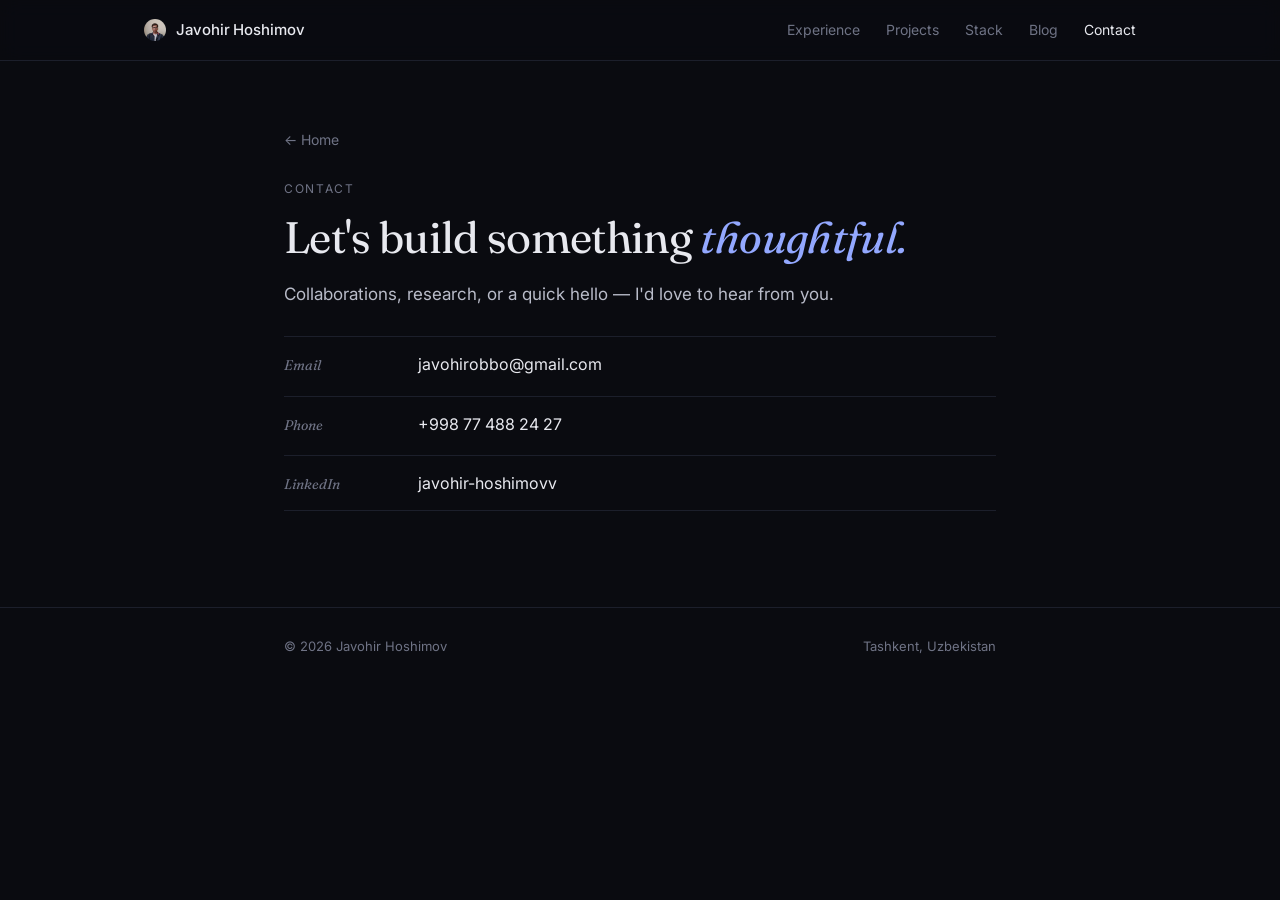
==== contact.html @ 42985277 "Baseline: site as deployed on server" ====
<!doctype html>
<html lang="en">
<head>
<meta charset="utf-8" />
<meta name="viewport" content="width=device-width, initial-scale=1" />
<title>Contact — Javohir Hoshimov</title>
<meta name="description" content="Get in touch with Javohir Hoshimov — email, phone, LinkedIn." />
<meta name="theme-color" content="#0a0b10" />
<link rel="preconnect" href="https://fonts.googleapis.com" />
<link rel="preconnect" href="https://fonts.gstatic.com" crossorigin />
<link href="https://fonts.googleapis.com/css2?family=Fraunces:ital,opsz,wght@0,9..144,400;0,9..144,500;1,9..144,400&family=Inter:wght@300;400;500&display=swap" rel="stylesheet" />
<link rel="stylesheet" href="/styles.css" />
</head>
<body>

<header class="site-header">
  <div class="header-inner">
    <a href="/" class="brand">
      <img src="/profile.jpg" alt="" class="brand-mark" />
      <span class="brand-name">Javohir Hoshimov</span>
    </a>
    <nav class="site-nav" aria-label="Primary">
      <a href="/experience">Experience</a>
      <a href="/projects">Projects</a>
      <a href="/stack">Stack</a>
      <a href="https://md.javohir-hoshimov.uz/">Blog</a>
      <a href="/contact" class="nav-cta">Contact</a>
    </nav>
  </div>
</header>

<main>
  <section class="page section-contact">
    <div class="container">
      <a href="/" class="page-back">← Home</a>
      <p class="page-eyebrow">Contact</p>
      <h1 class="contact-title">
        Let's build something <em>thoughtful.</em>
      </h1>
      <p class="contact-sub">
        Collaborations, research, or a quick hello — I'd love to hear from
        you.
      </p>
      <div class="contact-links">
        <a href="mailto:javohirobbo@gmail.com" class="contact-pill">
          <span>Email</span><strong>javohirobbo@gmail.com</strong>
        </a>
        <a href="tel:+998774882427" class="contact-pill">
          <span>Phone</span><strong>+998 77 488 24 27</strong>
        </a>
        <a href="https://linkedin.com/in/javohir-hoshimovv" target="_blank" rel="noopener" class="contact-pill">
          <span>LinkedIn</span><strong>javohir-hoshimovv</strong>
        </a>
      </div>
    </div>
  </section>
</main>

<footer class="site-footer">
  <div class="footer-inner">
    <span>© <span id="year"></span> Javohir Hoshimov</span>
    <span>Tashkent, Uzbekistan</span>
  </div>
</footer>

<script>document.getElementById('year').textContent = new Date().getFullYear();</script>
</body>
</html>
---- styles.css ----
:root {
  --bg: #0a0b10;
  --bg-soft: #0f1119;
  --surface: #12141f;
  --ink: #e8e9ef;
  --ink-soft: #b9bcc9;
  --muted: #6f7385;
  --line: #1c1f2b;
  --line-strong: #262a39;
  --blue: #3b6cf6;
  --blue-deep: #1f3ec9;
  --blue-soft: #93a8ff;

  --serif: "Fraunces", "Tiempos Headline", Georgia, serif;
  --sans: "Inter", ui-sans-serif, system-ui, -apple-system, Helvetica, Arial, sans-serif;

  --max: 760px;
  --max-wide: 1040px;
}

* { box-sizing: border-box; }

html, body {
  margin: 0;
  padding: 0;
  background: var(--bg);
  color: var(--ink);
  font-family: var(--sans);
  font-size: 17px;
  line-height: 1.65;
  -webkit-font-smoothing: antialiased;
  text-rendering: optimizeLegibility;
}

a {
  color: var(--blue-soft);
  text-decoration: none;
  transition: color .15s ease;
}
a:hover { color: #fff; }
img { max-width: 100%; display: block; }
em {
  font-style: italic;
  color: var(--blue-soft);
  font-family: var(--serif);
}

.container {
  width: 100%;
  max-width: var(--max);
  margin: 0 auto;
  padding: 0 24px;
}
.container-wide {
  max-width: var(--max-wide);
}

/* ---------- Header ---------- */
.site-header {
  position: sticky;
  top: 0;
  z-index: 50;
  background: rgba(10, 11, 16, 0.78);
  backdrop-filter: saturate(160%) blur(10px);
  border-bottom: 1px solid var(--line);
}
.header-inner {
  display: flex;
  align-items: center;
  justify-content: space-between;
  height: 60px;
  max-width: var(--max-wide);
  margin: 0 auto;
  padding: 0 24px;
}
.brand {
  display: flex;
  align-items: center;
  gap: 10px;
  font-size: 15px;
  font-weight: 500;
  color: var(--ink);
  letter-spacing: -0.005em;
}
.brand-mark {
  width: 22px;
  height: 22px;
  border-radius: 50%;
  object-fit: cover;
  display: block;
  filter: grayscale(0.15);
}
.brand-name { color: var(--ink); }
.site-nav {
  display: flex;
  align-items: center;
  gap: 26px;
  font-size: 14px;
  color: var(--muted);
}
.site-nav a {
  color: var(--muted);
}
.site-nav a:hover { color: var(--ink); }
.nav-cta {
  color: var(--ink) !important;
}
.nav-cta:hover { color: var(--blue-soft) !important; }

/* ---------- Hero ---------- */
.hero {
  padding: 96px 0 48px;
}
.eyebrow {
  margin: 0 0 22px;
  font-size: 13px;
  letter-spacing: 0.04em;
  color: var(--muted);
}
.hero-title {
  font-family: var(--serif);
  font-weight: 400;
  font-size: clamp(36px, 5.5vw, 60px);
  line-height: 1.08;
  letter-spacing: -0.02em;
  margin: 0 0 28px;
  color: var(--ink);
}
.hero-sub {
  font-size: 18px;
  color: var(--ink-soft);
  margin: 0 0 32px;
  max-width: 60ch;
}
.hero-cta {
  display: flex;
  gap: 22px;
  flex-wrap: wrap;
  align-items: center;
  font-size: 15px;
}
.hero-cta a {
  color: var(--blue-soft);
  border-bottom: 1px solid rgba(147, 168, 255, 0.35);
  padding-bottom: 2px;
}
.hero-cta a:hover {
  color: #fff;
  border-bottom-color: #fff;
}

.hero-meta {
  margin-top: 56px;
  padding-top: 28px;
  border-top: 1px solid var(--line);
  display: grid;
  grid-template-columns: 110px 1fr;
  gap: 12px 24px;
  font-size: 14px;
  color: var(--ink-soft);
}
.hero-meta dt {
  color: var(--muted);
  font-family: var(--serif);
  font-style: italic;
  font-weight: 400;
}
.hero-meta dd { margin: 0; }

/* ---------- Section dividers ---------- */
.rule {
  text-align: center;
  color: var(--muted);
  letter-spacing: 0.6em;
  font-size: 12px;
  margin: 0;
  padding: 56px 0;
  user-select: none;
}

/* ---------- Sections ---------- */
.section {
  padding: 24px 0 8px;
}
.section-label {
  font-size: 12px;
  letter-spacing: 0.14em;
  text-transform: uppercase;
  color: var(--muted);
  margin: 0 0 14px;
}
.section-title {
  font-family: var(--serif);
  font-weight: 400;
  font-size: clamp(28px, 3.6vw, 40px);
  line-height: 1.15;
  letter-spacing: -0.015em;
  margin: 0 0 28px;
  color: var(--ink);
}
.section-body p {
  margin: 0 0 16px;
  color: var(--ink-soft);
}

.muted { color: var(--muted); }

/* ---------- Timeline (experience) ---------- */
.timeline {
  list-style: none;
  padding: 0;
  margin: 8px 0 0;
}
.timeline-item {
  padding: 28px 0;
  border-top: 1px solid var(--line);
}
.timeline-item:last-child { border-bottom: 1px solid var(--line); }
.timeline-meta {
  display: flex;
  flex-wrap: wrap;
  gap: 14px;
  margin-bottom: 10px;
  font-size: 13px;
  color: var(--muted);
  font-family: var(--serif);
  font-style: italic;
}
.timeline-body h3 {
  font-family: var(--serif);
  font-weight: 500;
  font-size: 20px;
  letter-spacing: -0.005em;
  margin: 0 0 12px;
  color: var(--ink);
}
.timeline-body ul {
  padding: 0;
  margin: 0;
  list-style: none;
}
.timeline-body li {
  position: relative;
  padding-left: 18px;
  margin-bottom: 8px;
  color: var(--ink-soft);
  font-size: 15.5px;
  line-height: 1.6;
}
.timeline-body li::before {
  content: "";
  position: absolute;
  left: 0;
  top: 11px;
  width: 8px;
  height: 1px;
  background: var(--blue);
}

/* ---------- Projects (simple list) ---------- */
.projects {
  list-style: none;
  padding: 0;
  margin: 8px 0 0;
}
.project {
  padding: 26px 0;
  border-top: 1px solid var(--line);
}
.project:last-child { border-bottom: 1px solid var(--line); }
.project h3 {
  font-family: var(--serif);
  font-weight: 500;
  font-size: 21px;
  letter-spacing: -0.005em;
  margin: 0 0 8px;
  color: var(--ink);
}
.project-tag {
  display: block;
  font-size: 12px;
  letter-spacing: 0.1em;
  text-transform: uppercase;
  color: var(--muted);
  margin-bottom: 8px;
}
.project p {
  color: var(--ink-soft);
  margin: 0 0 12px;
  font-size: 15.5px;
}
.tag-list {
  display: flex;
  flex-wrap: wrap;
  gap: 14px;
  padding: 0;
  margin: 0;
  list-style: none;
  font-size: 13px;
  color: var(--muted);
}
.tag-list li::before {
  content: "·";
  margin-right: 14px;
  color: var(--line-strong);
}
.tag-list li:first-child::before { content: ""; margin: 0; }

/* ---------- Stack ---------- */
.stack-block {
  padding: 22px 0;
  border-top: 1px solid var(--line);
  display: grid;
  grid-template-columns: 110px 1fr;
  gap: 24px;
  align-items: baseline;
}
.stack-block:last-child { border-bottom: 1px solid var(--line); }
.stack-block h4 {
  margin: 0;
  font-family: var(--serif);
  font-style: italic;
  font-weight: 400;
  color: var(--muted);
  font-size: 14px;
}
.chips {
  display: flex;
  flex-wrap: wrap;
  gap: 6px 14px;
  font-size: 15px;
  color: var(--ink-soft);
}
.chips span::after {
  content: "·";
  margin-left: 14px;
  color: var(--line-strong);
}
.chips span:last-child::after { content: ""; margin: 0; }

/* ---------- Contact ---------- */
.section-contact {
  padding: 24px 0 96px;
}
.contact-title {
  font-family: var(--serif);
  font-weight: 400;
  font-size: clamp(30px, 4vw, 44px);
  line-height: 1.12;
  letter-spacing: -0.015em;
  margin: 0 0 18px;
  color: var(--ink);
}
.contact-sub {
  color: var(--ink-soft);
  font-size: 17px;
  max-width: 56ch;
  margin: 0 0 28px;
}
.contact-links {
  display: flex;
  flex-direction: column;
  gap: 4px;
  margin: 0;
  padding: 0;
  list-style: none;
}
.contact-pill {
  display: grid;
  grid-template-columns: 110px 1fr;
  gap: 24px;
  padding: 14px 0;
  border-top: 1px solid var(--line);
  align-items: baseline;
  color: var(--ink);
}
.contact-pill:last-child { border-bottom: 1px solid var(--line); }
.contact-pill span {
  font-family: var(--serif);
  font-style: italic;
  font-size: 14px;
  color: var(--muted);
  letter-spacing: 0;
  text-transform: none;
}
.contact-pill strong {
  font-weight: 400;
  font-size: 16px;
  color: var(--ink);
  letter-spacing: 0;
}
.contact-pill:hover strong { color: var(--blue-soft); }

/* ---------- Footer ---------- */
.site-footer {
  border-top: 1px solid var(--line);
  color: var(--muted);
  padding: 28px 0 40px;
  font-size: 13px;
}
.footer-inner {
  display: flex;
  justify-content: space-between;
  align-items: center;
  max-width: var(--max);
  margin: 0 auto;
  padding: 0 24px;
}

/* ---------- Page layout (sub-pages) ---------- */
.page {
  padding: 64px 0 96px;
}
.page-back {
  display: inline-block;
  margin-bottom: 28px;
  font-size: 14px;
  color: var(--muted);
}
.page-back:hover { color: var(--ink); }
.page-eyebrow {
  font-size: 12px;
  letter-spacing: 0.14em;
  text-transform: uppercase;
  color: var(--muted);
  margin: 0 0 14px;
}
.page-title {
  font-family: var(--serif);
  font-weight: 400;
  font-size: clamp(34px, 4.6vw, 52px);
  line-height: 1.1;
  letter-spacing: -0.02em;
  margin: 0 0 18px;
  color: var(--ink);
}
.page-lede {
  font-size: 17.5px;
  color: var(--ink-soft);
  margin: 0 0 40px;
  max-width: 60ch;
}
.page-foot {
  margin-top: 64px;
  padding-top: 28px;
  border-top: 1px solid var(--line);
  font-size: 14px;
  color: var(--muted);
}

/* Home: next links to pages */
.nav-cards {
  margin: 56px 0 0;
  padding: 0;
  list-style: none;
}
.nav-card {
  border-top: 1px solid var(--line);
}
.nav-card:last-child { border-bottom: 1px solid var(--line); }
.nav-card a {
  display: grid;
  grid-template-columns: 1fr auto;
  align-items: baseline;
  gap: 24px;
  padding: 22px 0;
  color: var(--ink);
  transition: padding-left .15s ease, color .15s ease;
}
.nav-card a:hover {
  padding-left: 10px;
  color: var(--blue-soft);
}
.nav-card-title {
  font-family: var(--serif);
  font-weight: 500;
  font-size: 22px;
  letter-spacing: -0.005em;
}
.nav-card-sub {
  color: var(--muted);
  font-size: 13.5px;
  margin-top: 2px;
}
.nav-card-arrow {
  color: var(--muted);
  font-size: 18px;
  transition: transform .15s ease, color .15s ease;
}
.nav-card a:hover .nav-card-arrow {
  color: var(--blue-soft);
  transform: translateX(6px);
}

/* ---------- Responsive ---------- */
@media (max-width: 720px) {
  body { font-size: 16px; }
  .site-nav { gap: 14px; }
  .site-nav a:not(.nav-cta):not([href^="http"]) { display: none; }
  .hero { padding: 56px 0 32px; }
  .hero-meta { grid-template-columns: 1fr; gap: 2px 0; }
  .hero-meta dt { margin-top: 8px; }
  .stack-block { grid-template-columns: 1fr; gap: 6px; }
  .contact-pill { grid-template-columns: 1fr; gap: 2px; }
  .rule { padding: 40px 0; }
  .timeline-meta { gap: 10px; }
}
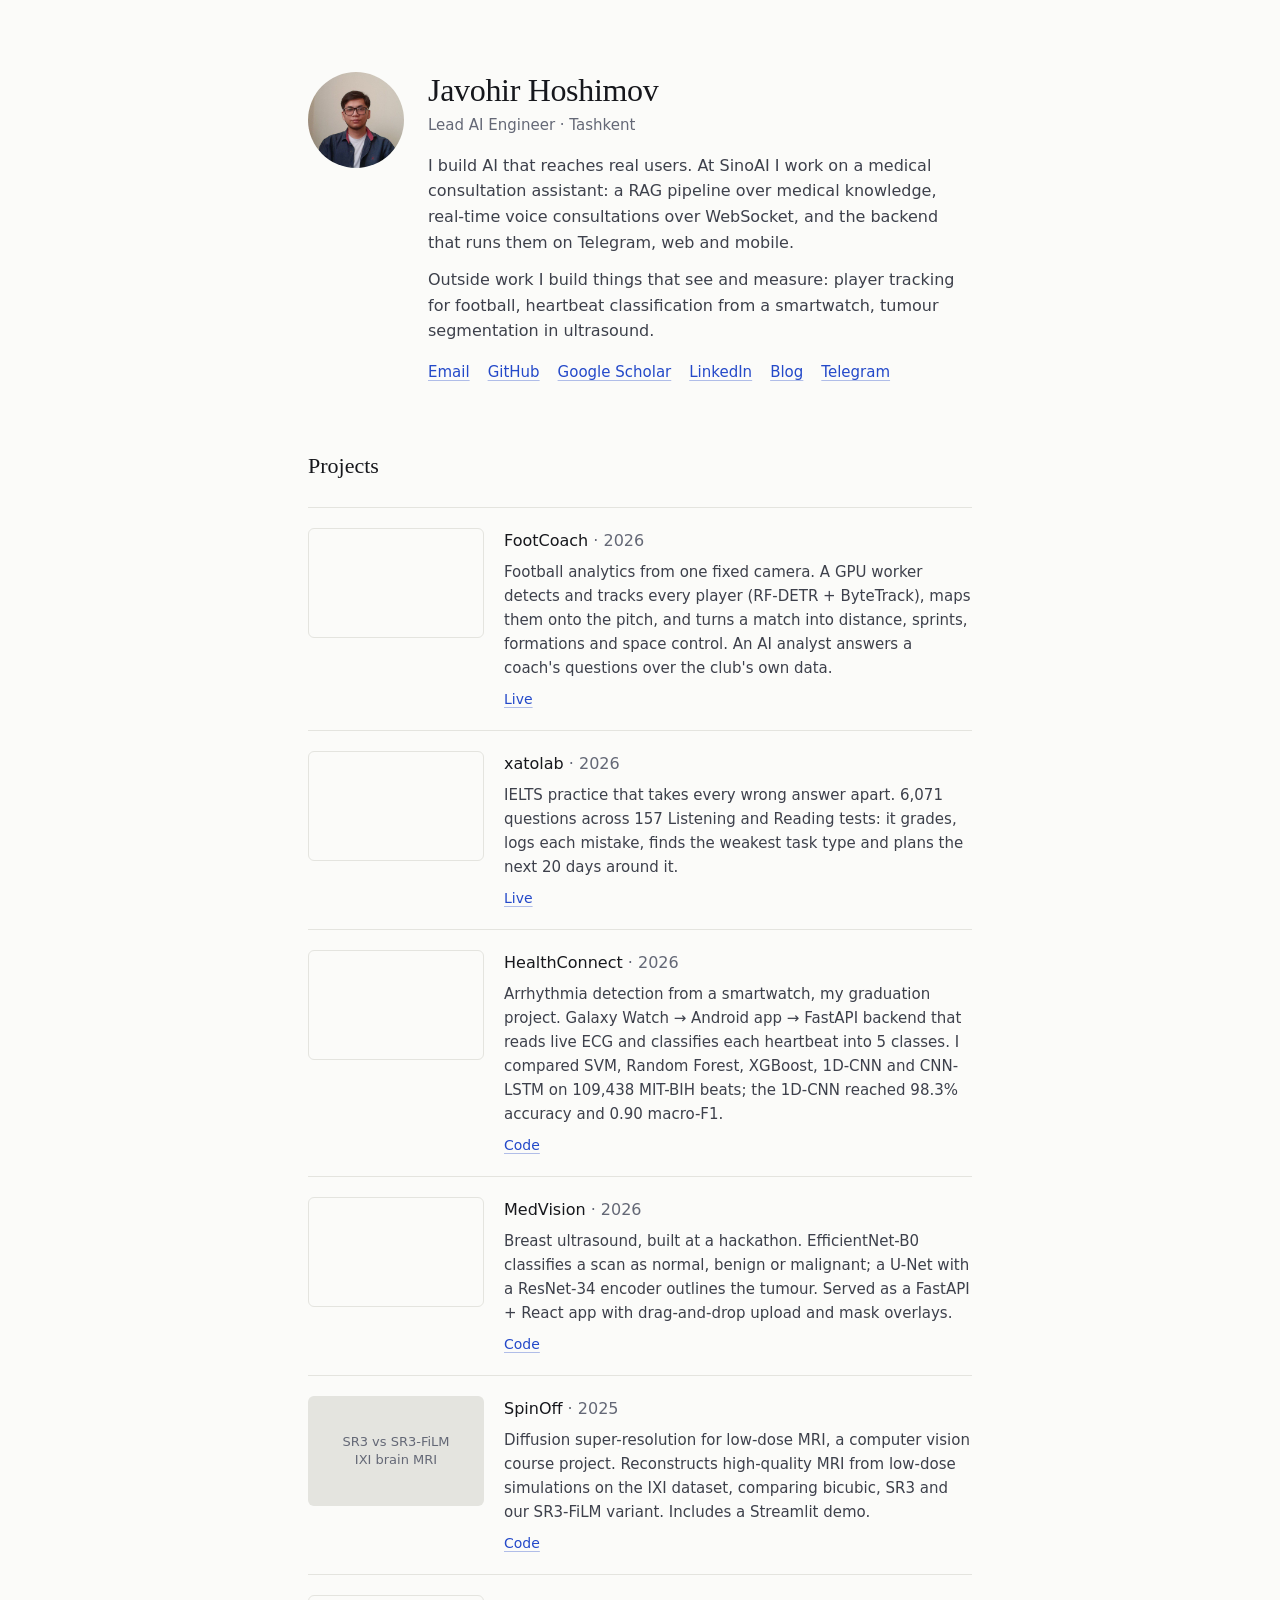
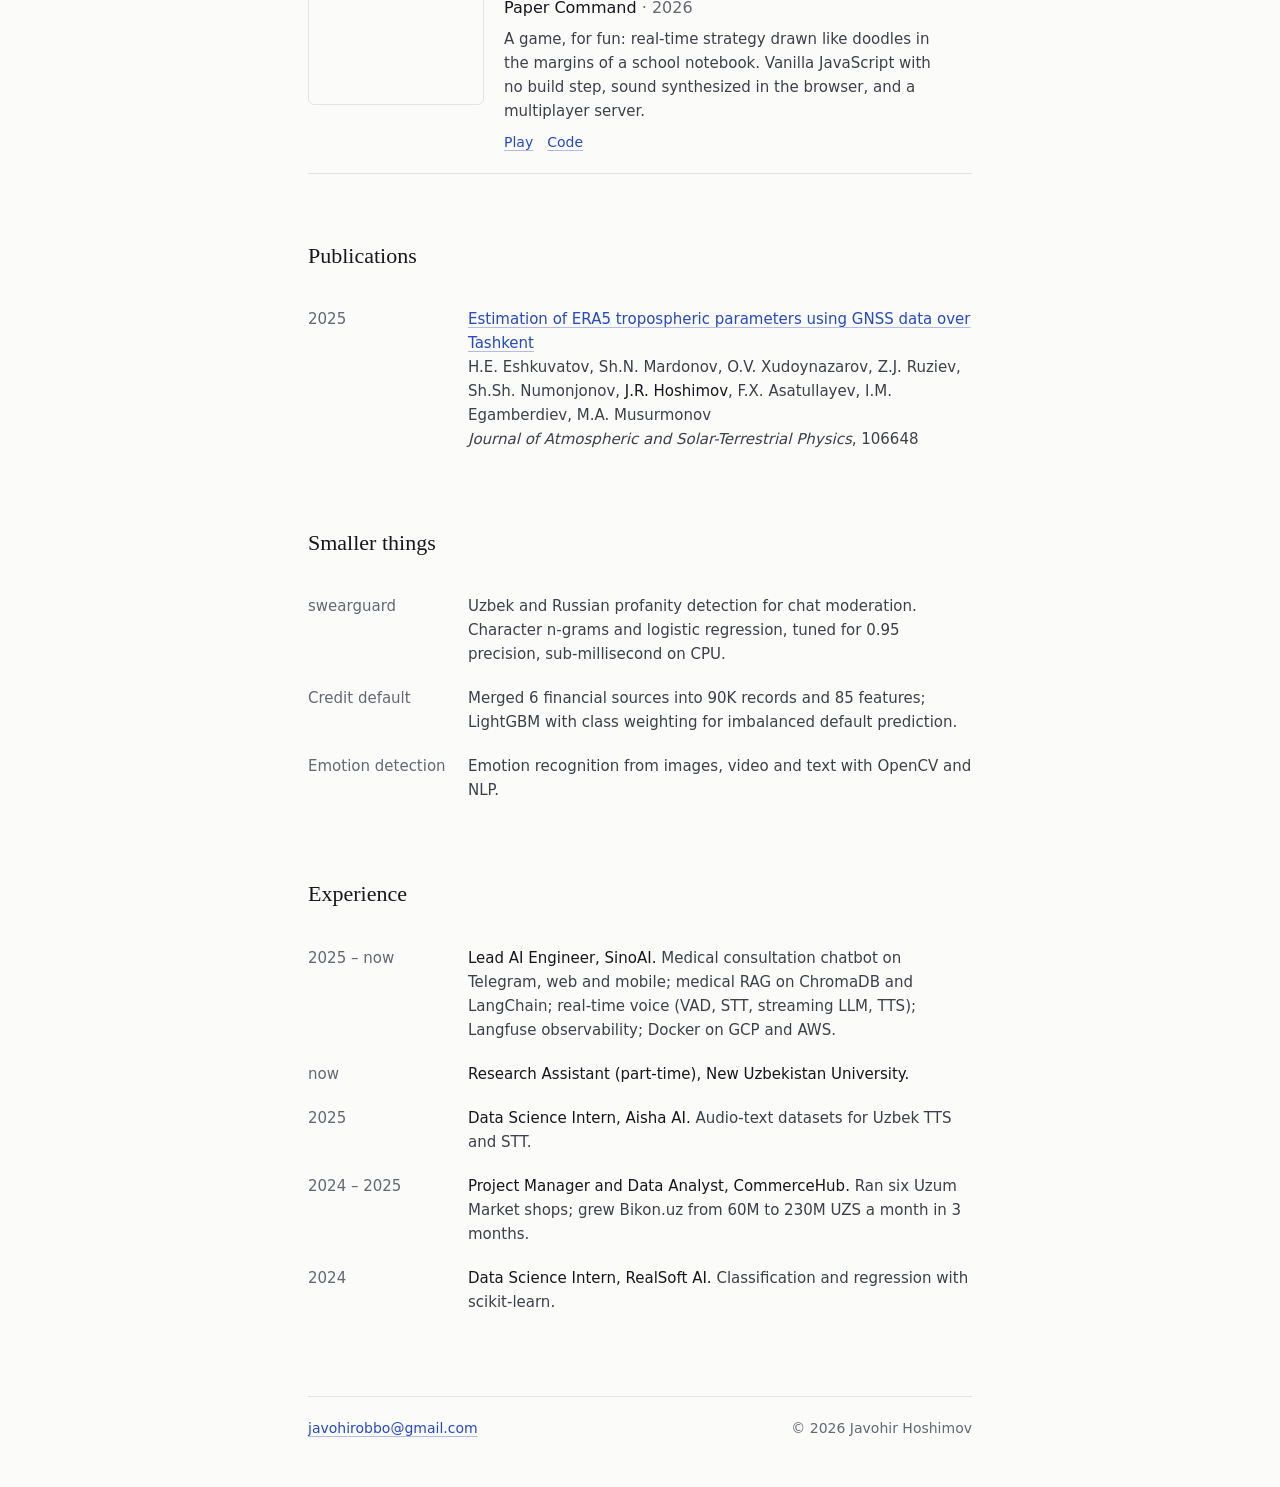
==== commit 79ccf187: "Redesign as a single minimal page One page with intro, projects (with thumbnails), publications, sma" ====
--- a/contact.html
+++ b/contact.html
@@ -2,67 +2,10 @@
 <html lang="en">
 <head>
 <meta charset="utf-8" />
-<meta name="viewport" content="width=device-width, initial-scale=1" />
-<title>Contact — Javohir Hoshimov</title>
-<meta name="description" content="Get in touch with Javohir Hoshimov — email, phone, LinkedIn." />
-<meta name="theme-color" content="#0a0b10" />
-<link rel="preconnect" href="https://fonts.googleapis.com" />
-<link rel="preconnect" href="https://fonts.gstatic.com" crossorigin />
-<link href="https://fonts.googleapis.com/css2?family=Fraunces:ital,opsz,wght@0,9..144,400;0,9..144,500;1,9..144,400&family=Inter:wght@300;400;500&display=swap" rel="stylesheet" />
-<link rel="stylesheet" href="/styles.css" />
+<title>Javohir Hoshimov</title>
+<meta name="robots" content="noindex" />
+<link rel="canonical" href="https://javohir-hoshimov.uz/" />
+<meta http-equiv="refresh" content="0; url=/#contact" />
 </head>
-<body>
-
-<header class="site-header">
-  <div class="header-inner">
-    <a href="/" class="brand">
-      <img src="/profile.jpg" alt="" class="brand-mark" />
-      <span class="brand-name">Javohir Hoshimov</span>
-    </a>
-    <nav class="site-nav" aria-label="Primary">
-      <a href="/experience">Experience</a>
-      <a href="/projects">Projects</a>
-      <a href="/stack">Stack</a>
-      <a href="https://md.javohir-hoshimov.uz/">Blog</a>
-      <a href="/contact" class="nav-cta">Contact</a>
-    </nav>
-  </div>
-</header>
-
-<main>
-  <section class="page section-contact">
-    <div class="container">
-      <a href="/" class="page-back">← Home</a>
-      <p class="page-eyebrow">Contact</p>
-      <h1 class="contact-title">
-        Let's build something <em>thoughtful.</em>
-      </h1>
-      <p class="contact-sub">
-        Collaborations, research, or a quick hello — I'd love to hear from
-        you.
-      </p>
-      <div class="contact-links">
-        <a href="mailto:javohirobbo@gmail.com" class="contact-pill">
-          <span>Email</span><strong>javohirobbo@gmail.com</strong>
-        </a>
-        <a href="tel:+998774882427" class="contact-pill">
-          <span>Phone</span><strong>+998 77 488 24 27</strong>
-        </a>
-        <a href="https://linkedin.com/in/javohir-hoshimovv" target="_blank" rel="noopener" class="contact-pill">
-          <span>LinkedIn</span><strong>javohir-hoshimovv</strong>
-        </a>
-      </div>
-    </div>
-  </section>
-</main>
-
-<footer class="site-footer">
-  <div class="footer-inner">
-    <span>© <span id="year"></span> Javohir Hoshimov</span>
-    <span>Tashkent, Uzbekistan</span>
-  </div>
-</footer>
-
-<script>document.getElementById('year').textContent = new Date().getFullYear();</script>
-</body>
+<body><p>Moved to <a href="/#contact">javohir-hoshimov.uz/#contact</a>.</p></body>
 </html>
